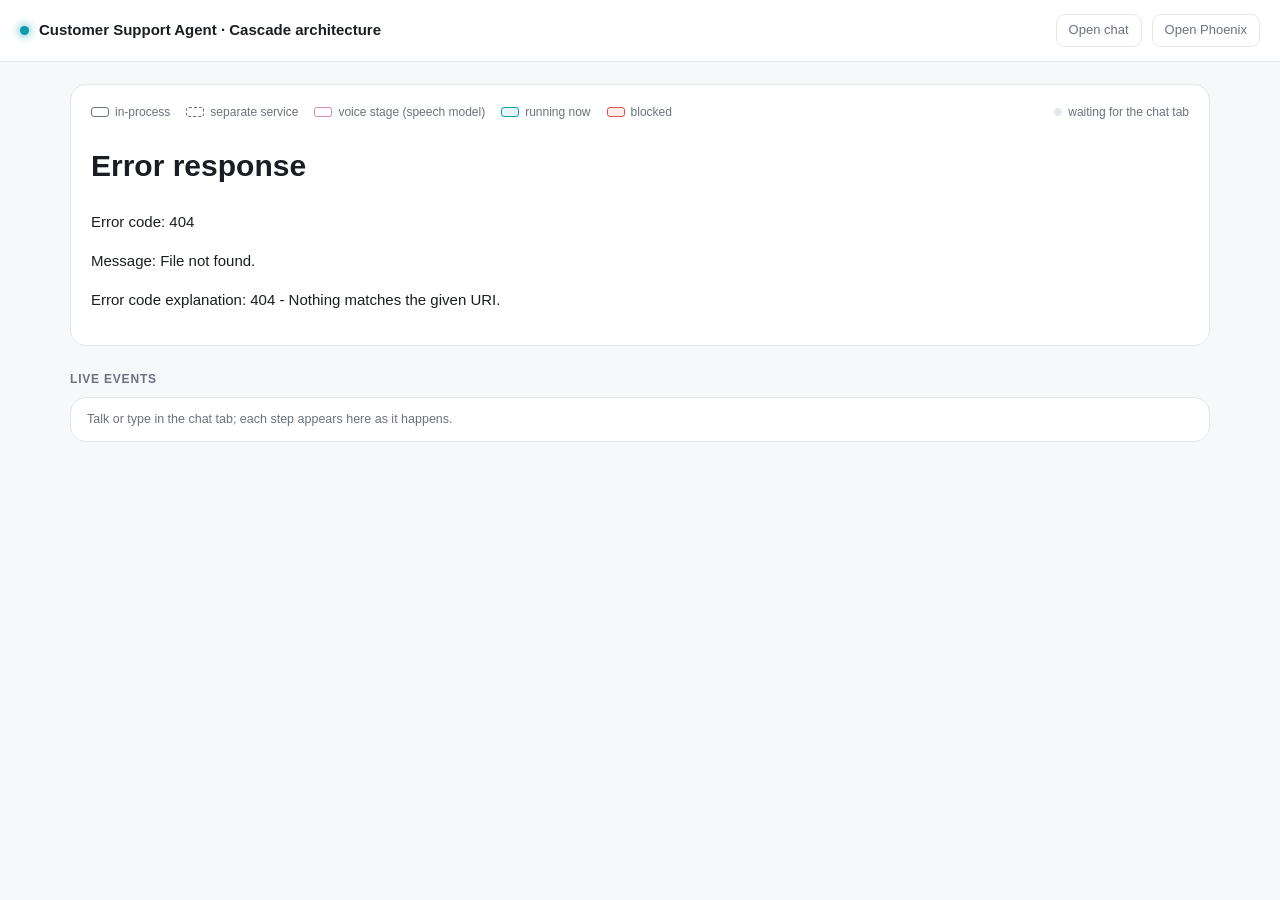
==== src/static/architecture.html @ ada3dbb1 "Session 10 - Development: 06-web-and-cli-channels — Land shopper web chat, architecture pages, the t" ====
<!doctype html>
<html lang="en">
<head>
<meta charset="utf-8"/>
<meta name="viewport" content="width=device-width, initial-scale=1"/>
<title>Cascade Architecture</title>
<style>
  :root{
    --bg:#f7f8fa; --panel:#ffffff; --panel-2:#f1f3f6; --line:#e4e7ec;
    --text:#1a1d23; --muted:#6b7280; --accent:#0f9aae;
  }
  *{box-sizing:border-box}
  body{margin:0;font:15px/1.6 -apple-system,BlinkMacSystemFont,"Segoe UI",Roboto,Helvetica,Arial,sans-serif;
       background:var(--bg);color:var(--text)}
  header{padding:14px 20px;border-bottom:1px solid var(--line);display:flex;align-items:center;gap:10px;background:var(--panel)}
  header .dot{width:9px;height:9px;border-radius:50%;background:var(--accent);box-shadow:0 0 10px var(--accent)}
  header h1{font-size:15px;font-weight:600;margin:0}
  header nav{margin-left:auto;display:flex;gap:10px}
  header a{color:var(--muted);text-decoration:none;border:1px solid var(--line);border-radius:9px;padding:5px 12px;font-size:13px}
  header a:hover{color:var(--text);border-color:var(--muted)}
  .wrap{max-width:1180px;margin:0 auto;padding:22px 20px 40px}
  .card{background:var(--panel);border:1px solid var(--line);border-radius:16px;padding:18px 20px}
  .cap{display:flex;flex-wrap:wrap;gap:16px;align-items:center;font-size:12px;color:var(--muted);margin-bottom:10px}
  .cap .live{margin-left:auto;display:inline-flex;align-items:center;gap:6px}
  .cap .live i{width:8px;height:8px;border-radius:50%;background:var(--line)}
  .cap .live.on i{background:var(--accent);box-shadow:0 0 8px var(--accent)}
  .lg{display:inline-flex;align-items:center;gap:6px}
  .sw{width:18px;height:10px;border-radius:3px;border:1.5px solid var(--muted)}
  .sw.d{border-style:dashed}
  .sw.v{border-color:#d98bb5}
  .sw.on{border-color:var(--accent);background:#e7f7f9}
  .sw.x{border-color:#d9534f;background:#fdecea}
  #svg svg{display:block;width:100%;height:auto}
  h2{font-size:12px;text-transform:uppercase;letter-spacing:.8px;color:var(--muted);margin:24px 0 8px;font-weight:600}
  #log{font:12.5px/1.5 ui-monospace,SFMono-Regular,Menlo,monospace;max-height:300px;overflow:auto;padding:12px 16px}
  #log .row{display:flex;gap:12px;padding:2px 0}
  #log .t{color:var(--muted);flex:none}
  #log .k{flex:none;width:92px;color:var(--accent)}
  #log .k.x{color:#d9534f}
  #log .empty{color:var(--muted);font-family:-apple-system,BlinkMacSystemFont,"Segoe UI",Roboto,sans-serif}
</style>
</head>
<body>
<header>
  <span class="dot"></span>
  <h1>Customer Support Agent · Cascade architecture</h1>
  <nav><a href="/" target="chat">Open chat</a><a href="http://localhost:6006" target="phoenix">Open Phoenix</a></nav>
</header>

<div class="wrap">
  <div class="card">
    <div class="cap">
      <span class="lg"><span class="sw"></span>in-process</span>
      <span class="lg"><span class="sw d"></span>separate service</span>
      <span class="lg"><span class="sw v"></span>voice stage (speech model)</span>
      <span class="lg"><span class="sw on"></span>running now</span>
      <span class="lg"><span class="sw x"></span>blocked</span>
      <span class="live" id="live"><i></i><span id="liveText">waiting for the chat tab</span></span>
    </div>
    <div id="svg"></div>
  </div>

  <h2>Live events</h2>
  <div class="card" id="log"><div class="empty">Talk or type in the chat tab; each step appears here as it happens.</div></div>
</div>

<script>
const $=id=>document.getElementById(id);
fetch('/architecture.svg').then(r=>r.text()).then(t=>{$('svg').innerHTML=t;});

const set=(ids,cls)=>ids.forEach(id=>{const e=$(id);if(!e)return;e.classList.remove('active','done','blocked');if(cls)e.classList.add(cls);});
const settle=()=>document.querySelectorAll('#svg .active').forEach(e=>{if(e.id!=='n-phoenix'&&e.id!=='e-trace'){e.classList.remove('active');e.classList.add('done');}});
const reset=()=>document.querySelectorAll('#svg .active,#svg .done,#svg .blocked').forEach(e=>e.classList.remove('active','done','blocked'));
let spoken=false;   // did this turn come in through STT? (decides which edge feeds the sanitizer)
const STAGES={stt:['e-user-stt','n-stt'],sanitize:['n-sanitize'],judge:['e-san-judge','n-judge'],
              agent:['e-judge-agent','n-agent'],mask:['e-agent-mask','n-mask'],tts:['e-mask-tts','n-tts']};
const BLOCK_NODE={sanitizer:'n-sanitize',judge:'n-judge'};
const toolIds=name=>name==='search_memory'?['e-agent-mem0','n-mem0']:['e-agent-toolbox','n-toolbox','t-'+name,'e-toolbox-pg','n-pg'];

function start(){reset();spoken=false;set(['n-user','n-phoenix','e-trace'],'active');}
function light(e){
  if(e.type==='start'){start();return;}
  if(e.type==='stage'){
    if(e.key==='stt'){ if(!spoken){start();spoken=true;} settle();set(STAGES.stt,'active');return; }
    if(e.key==='sanitize'&&!spoken&&!$('n-user').classList.contains('active')) start();
    const again=e.key==='agent'&&$('e-judge-agent')&&$('e-judge-agent').classList.contains('done');
    settle();
    if(e.key==='sanitize') set([spoken?'e-stt-san':'e-user-san'],'active');
    set(again?['n-agent']:(STAGES[e.key]||[]),'active');return;
  }
  if(e.type==='tool_call'){set(['n-agent'],'active');set(toolIds(e.name),'active');return;}
  if(e.type==='tool_result'){set(toolIds(e.name),'done');return;}
  if(e.type==='final'){
    settle();
    if(e.blocked){set([BLOCK_NODE[e.stage]||'n-sanitize'],'blocked');set(['n-phoenix','e-trace'],'done');return;}
    if(!spoken){ set(['e-return','n-user'],'active'); setTimeout(()=>{settle();set(['n-phoenix','e-trace'],'done');},1200); }
    return;
  }
  if(e.type==='step'&&e.key==='tts'){
    settle();set(['e-return','n-user'],'active');
    setTimeout(()=>{settle();set(['n-phoenix','e-trace'],'done');},1200);return;
  }
  if(e.type==='error'){settle();set(['n-phoenix','e-trace'],'done');}
}

const esc=s=>String(s).replace(/[&<>]/g,m=>({'&':'&amp;','<':'&lt;','>':'&gt;'}[m]));
const flat=(o,p='')=>Object.entries(o).flatMap(([k,v])=>
  v&&typeof v==='object'&&!Array.isArray(v)?flat(v,p+k+'.'):[`${p}${k}=${Array.isArray(v)?v.map(i=>i&&i.product?`${i.qty||1}× ${i.product}`:JSON.stringify(i)).join(' + '):v}`]);
function describe(e){
  if(e.type==='start') return ['request',e.message||''];
  if(e.type==='trace') return ['trace',`Phoenix trace ${e.trace_id}`];
  if(e.type==='step') return [e.status==='passed'?'passed':'blocked',`${e.title}: ${e.detail} (${e.ms} ms, span ${e.span})`];
  if(e.type==='llm') return ['llm',`${e.model} ${e.detail}${e.tokens_in!=null?` (${e.tokens_in} in / ${e.tokens_out} out tokens)`:''}`];
  if(e.type==='tool_call') return ['tool call',`[${(e.info&&e.info.kind)||'tool'}${e.info&&e.info.access?' · '+e.info.access:''}] ${e.name}(${flat(e.args||{}).join(', ')})`];
  if(e.type==='tool_result') return ['tool result',`${e.name} → ${Array.isArray(e.result)?e.result.length+' rows':typeof e.result==='object'?'object':String(e.result).slice(0,80)}`];
  if(e.type==='final') return [e.blocked?'blocked':'response',e.blocked?`at ${e.stage}: ${e.response}`:(e.response||'').slice(0,140)];
  if(e.type==='error') return ['error',e.error||e.message];
  return [e.type,''];
}
function log(e){
  const box=$('log'); if(e.type==='start'||(e.type==='stage'&&e.key==='stt'&&!spoken)) box.innerHTML='';
  if(e.type==='stage'||e.type==='delta') return;
  const [k,v]=describe(e);
  const row=document.createElement('div'); row.className='row';
  row.innerHTML=`<span class="t">${new Date().toLocaleTimeString()}</span><span class="k${k==='blocked'||k==='error'?' x':''}">${esc(k)}</span><span>${e.type==='trace'?`<a href="${esc(e.url)}" target="phoenix">${esc(v)} ↗</a>`:esc(v)}</span>`;
  box.appendChild(row); box.scrollTop=box.scrollHeight;
}

const ch=new BroadcastChannel('cs-agent');
ch.onmessage=({data})=>{
  $('live').classList.add('on'); $('liveText').textContent='connected to chat';
  log(data); light(data);
};
</script>
</body>
</html>
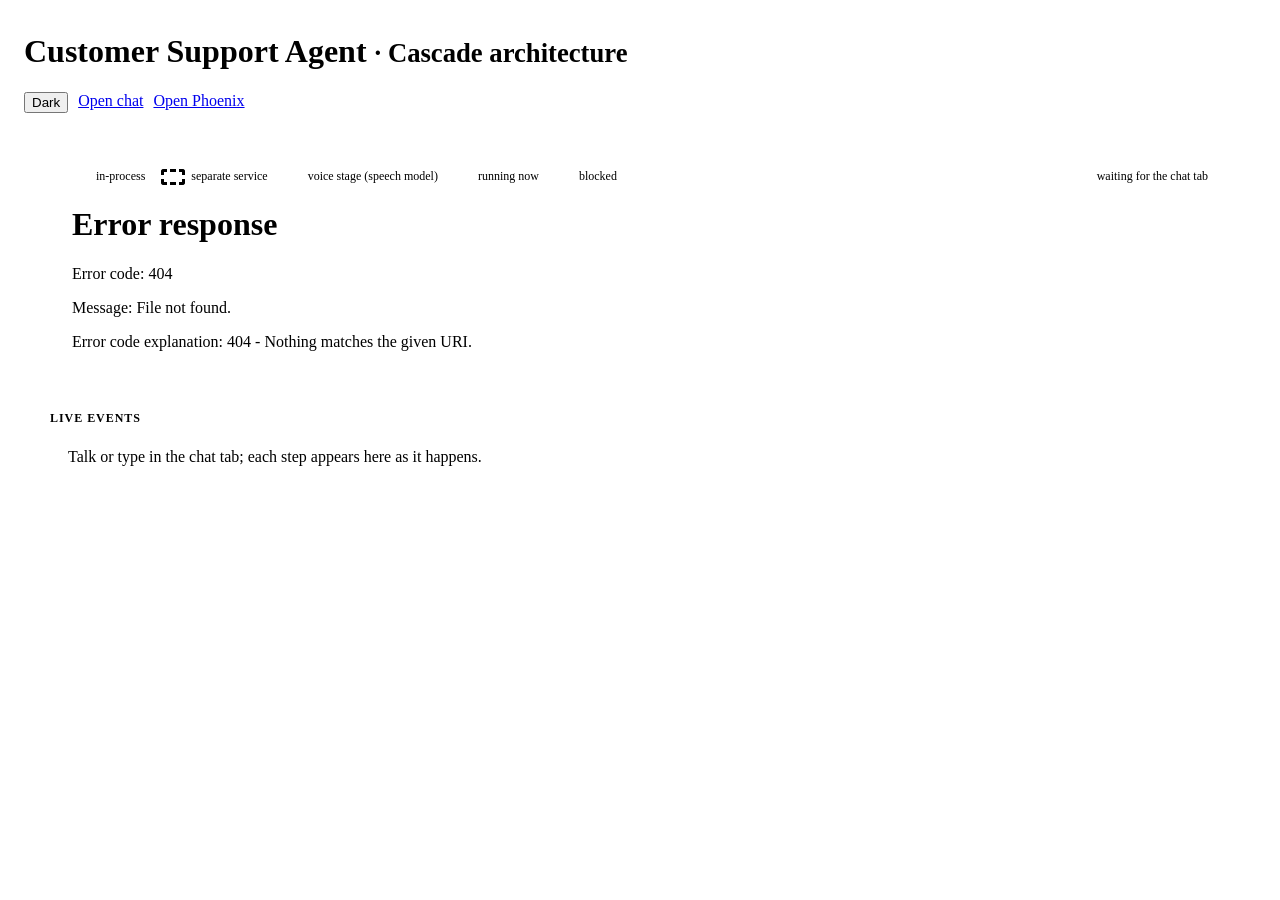
==== commit c1439677: "Session 10 - Development: 12-design-system-ui — Apply DESIGN.md tokens, glass header, aurora login, " ====
--- a/src/static/architecture.html
+++ b/src/static/architecture.html
@@ -4,47 +4,38 @@
 <meta charset="utf-8"/>
 <meta name="viewport" content="width=device-width, initial-scale=1"/>
 <title>Cascade Architecture</title>
+<link rel="stylesheet" href="/theme.css"/>
 <style>
-  :root{
-    --bg:#f7f8fa; --panel:#ffffff; --panel-2:#f1f3f6; --line:#e4e7ec;
-    --text:#1a1d23; --muted:#6b7280; --accent:#0f9aae;
-  }
-  *{box-sizing:border-box}
-  body{margin:0;font:15px/1.6 -apple-system,BlinkMacSystemFont,"Segoe UI",Roboto,Helvetica,Arial,sans-serif;
-       background:var(--bg);color:var(--text)}
-  header{padding:14px 20px;border-bottom:1px solid var(--line);display:flex;align-items:center;gap:10px;background:var(--panel)}
-  header .dot{width:9px;height:9px;border-radius:50%;background:var(--accent);box-shadow:0 0 10px var(--accent)}
-  header h1{font-size:15px;font-weight:600;margin:0}
+  body{margin:0;font:15px/1.6 var(--sans);background:var(--paper);color:var(--ink)}
+  header{padding:12px 24px}
   header nav{margin-left:auto;display:flex;gap:10px}
-  header a{color:var(--muted);text-decoration:none;border:1px solid var(--line);border-radius:9px;padding:5px 12px;font-size:13px}
-  header a:hover{color:var(--text);border-color:var(--muted)}
-  .wrap{max-width:1180px;margin:0 auto;padding:22px 20px 40px}
-  .card{background:var(--panel);border:1px solid var(--line);border-radius:16px;padding:18px 20px}
-  .cap{display:flex;flex-wrap:wrap;gap:16px;align-items:center;font-size:12px;color:var(--muted);margin-bottom:10px}
+  .wrap{max-width:1180px;margin:0 auto;padding:24px 20px 40px}
+  .card{background:var(--paper);border:1px solid var(--line);border-radius:var(--radius);padding:20px 22px;box-shadow:var(--lift)}
+  .cap{display:flex;flex-wrap:wrap;gap:16px;align-items:center;font-size:12px;color:var(--ink-2);margin-bottom:12px}
   .cap .live{margin-left:auto;display:inline-flex;align-items:center;gap:6px}
-  .cap .live i{width:8px;height:8px;border-radius:50%;background:var(--line)}
-  .cap .live.on i{background:var(--accent);box-shadow:0 0 8px var(--accent)}
+  .cap .live i{width:8px;height:8px;border-radius:50%;background:var(--line-2)}
+  .cap .live.on i{background:var(--green);box-shadow:0 0 8px rgba(47,125,74,.45)}
   .lg{display:inline-flex;align-items:center;gap:6px}
-  .sw{width:18px;height:10px;border-radius:3px;border:1.5px solid var(--muted)}
+  .sw{width:18px;height:10px;border-radius:3px;border:1.5px solid var(--ink-3)}
   .sw.d{border-style:dashed}
-  .sw.v{border-color:#d98bb5}
-  .sw.on{border-color:var(--accent);background:#e7f7f9}
-  .sw.x{border-color:#d9534f;background:#fdecea}
+  .sw.v{border-color:var(--gold-ink);background:var(--gold-bg)}
+  .sw.on{border-color:var(--teal);background:var(--bg-mist)}
+  .sw.x{border-color:var(--coral-ink);background:var(--warn-bg)}
   #svg svg{display:block;width:100%;height:auto}
-  h2{font-size:12px;text-transform:uppercase;letter-spacing:.8px;color:var(--muted);margin:24px 0 8px;font-weight:600}
-  #log{font:12.5px/1.5 ui-monospace,SFMono-Regular,Menlo,monospace;max-height:300px;overflow:auto;padding:12px 16px}
+  h2{font-size:12px;text-transform:uppercase;letter-spacing:.08em;color:var(--ink-3);margin:24px 0 8px;font-weight:600}
+  #log{font:12.5px/1.5 var(--mono);max-height:300px;overflow:auto;padding:14px 18px;border-radius:var(--radius-sm);box-shadow:none}
   #log .row{display:flex;gap:12px;padding:2px 0}
-  #log .t{color:var(--muted);flex:none}
-  #log .k{flex:none;width:92px;color:var(--accent)}
-  #log .k.x{color:#d9534f}
-  #log .empty{color:var(--muted);font-family:-apple-system,BlinkMacSystemFont,"Segoe UI",Roboto,sans-serif}
+  #log .t{color:var(--ink-3);flex:none}
+  #log .k{flex:none;width:92px;color:var(--teal)}
+  #log .k.x{color:var(--coral-ink)}
+  #log .empty{color:var(--ink-3);font-family:var(--sans)}
 </style>
 </head>
 <body>
-<header>
-  <span class="dot"></span>
-  <h1>Customer Support Agent · Cascade architecture</h1>
-  <nav><a href="/" target="chat">Open chat</a><a href="http://localhost:6006" target="phoenix">Open Phoenix</a></nav>
+<header class="ds-header">
+  <span class="ds-dot"></span>
+  <h1>Customer Support Agent <small>· Cascade architecture</small></h1>
+  <nav><button type="button" id="themeToggle" class="pill--ghost" aria-label="Toggle color theme">Dark</button><a class="pill--ghost" href="/" target="chat">Open chat</a><a class="pill--ghost" href="http://localhost:6006" target="phoenix">Open Phoenix</a></nav>
 </header>
 
 <div class="wrap">
@@ -131,6 +122,22 @@
   $('live').classList.add('on'); $('liveText').textContent='connected to chat';
   log(data); light(data);
 };
+function applyTheme(t){
+  const theme=t==='dark'?'dark':'light';
+  document.documentElement.setAttribute('data-theme',theme);
+  const btn=$('themeToggle');
+  if(btn){
+    btn.textContent=theme==='dark'?'Light':'Dark';
+    btn.setAttribute('aria-pressed',String(theme==='dark'));
+  }
+}
+applyTheme(localStorage['cs-theme']||'light');
+$('themeToggle').onclick=()=>{
+  const next=(document.documentElement.getAttribute('data-theme')==='dark')?'light':'dark';
+  localStorage['cs-theme']=next;
+  applyTheme(next);
+};
+window.addEventListener('storage',(e)=>{if(e.key==='cs-theme')applyTheme(e.newValue||'light');});
 </script>
 </body>
 </html>
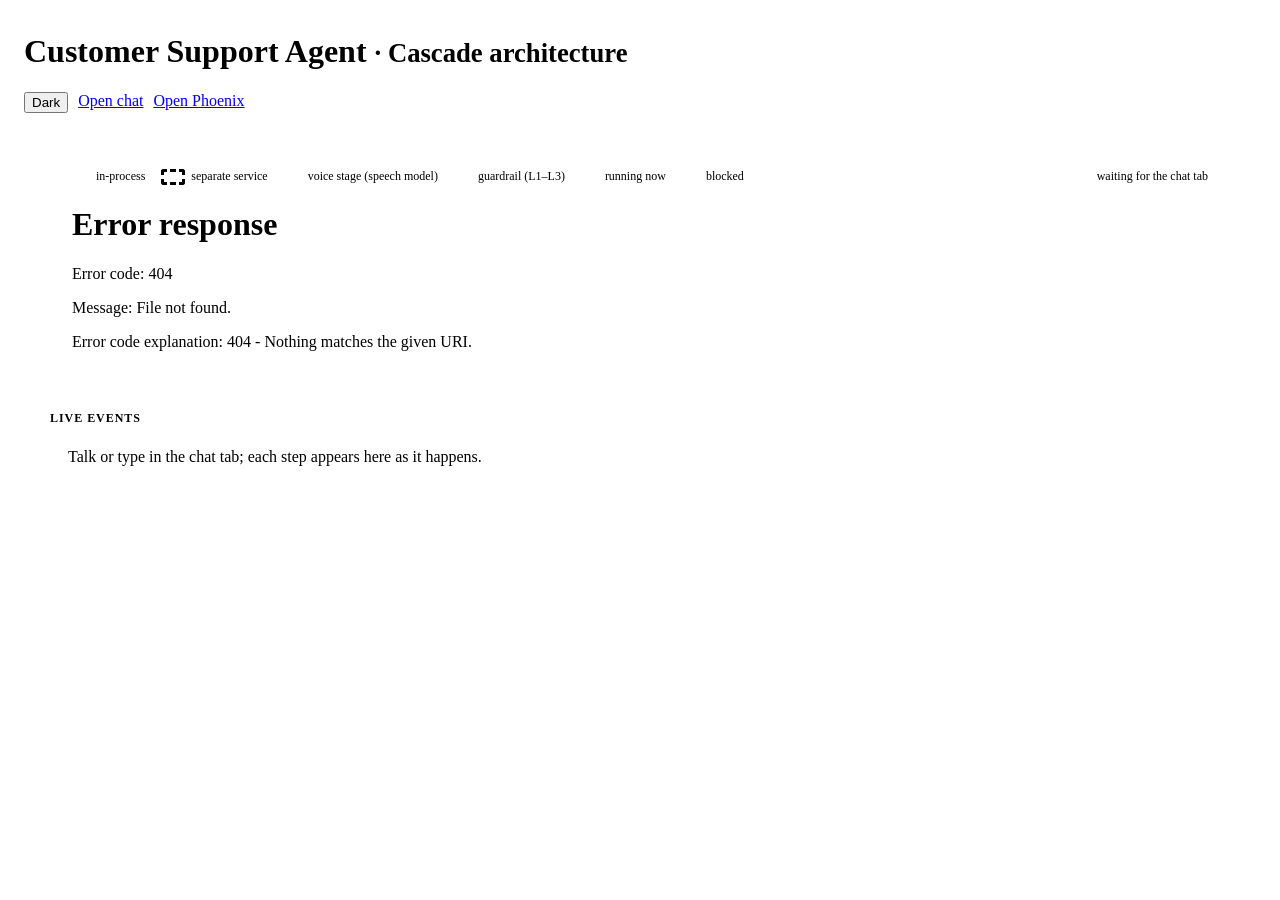
==== commit 3d30e741: "Session 10 - Development: 15-railway-and-docs-reconciliation — Preserve Neon SSL queryParams in MCP " ====
--- a/src/static/architecture.html
+++ b/src/static/architecture.html
@@ -19,6 +19,7 @@
   .sw{width:18px;height:10px;border-radius:3px;border:1.5px solid var(--ink-3)}
   .sw.d{border-style:dashed}
   .sw.v{border-color:var(--gold-ink);background:var(--gold-bg)}
+  .sw.g{border-color:var(--green);background:var(--green-soft)}
   .sw.on{border-color:var(--teal);background:var(--bg-mist)}
   .sw.x{border-color:var(--coral-ink);background:var(--warn-bg)}
   #svg svg{display:block;width:100%;height:auto}
@@ -44,6 +45,7 @@
       <span class="lg"><span class="sw"></span>in-process</span>
       <span class="lg"><span class="sw d"></span>separate service</span>
       <span class="lg"><span class="sw v"></span>voice stage (speech model)</span>
+      <span class="lg"><span class="sw g"></span>guardrail (L1–L3)</span>
       <span class="lg"><span class="sw on"></span>running now</span>
       <span class="lg"><span class="sw x"></span>blocked</span>
       <span class="live" id="live"><i></i><span id="liveText">waiting for the chat tab</span></span>
